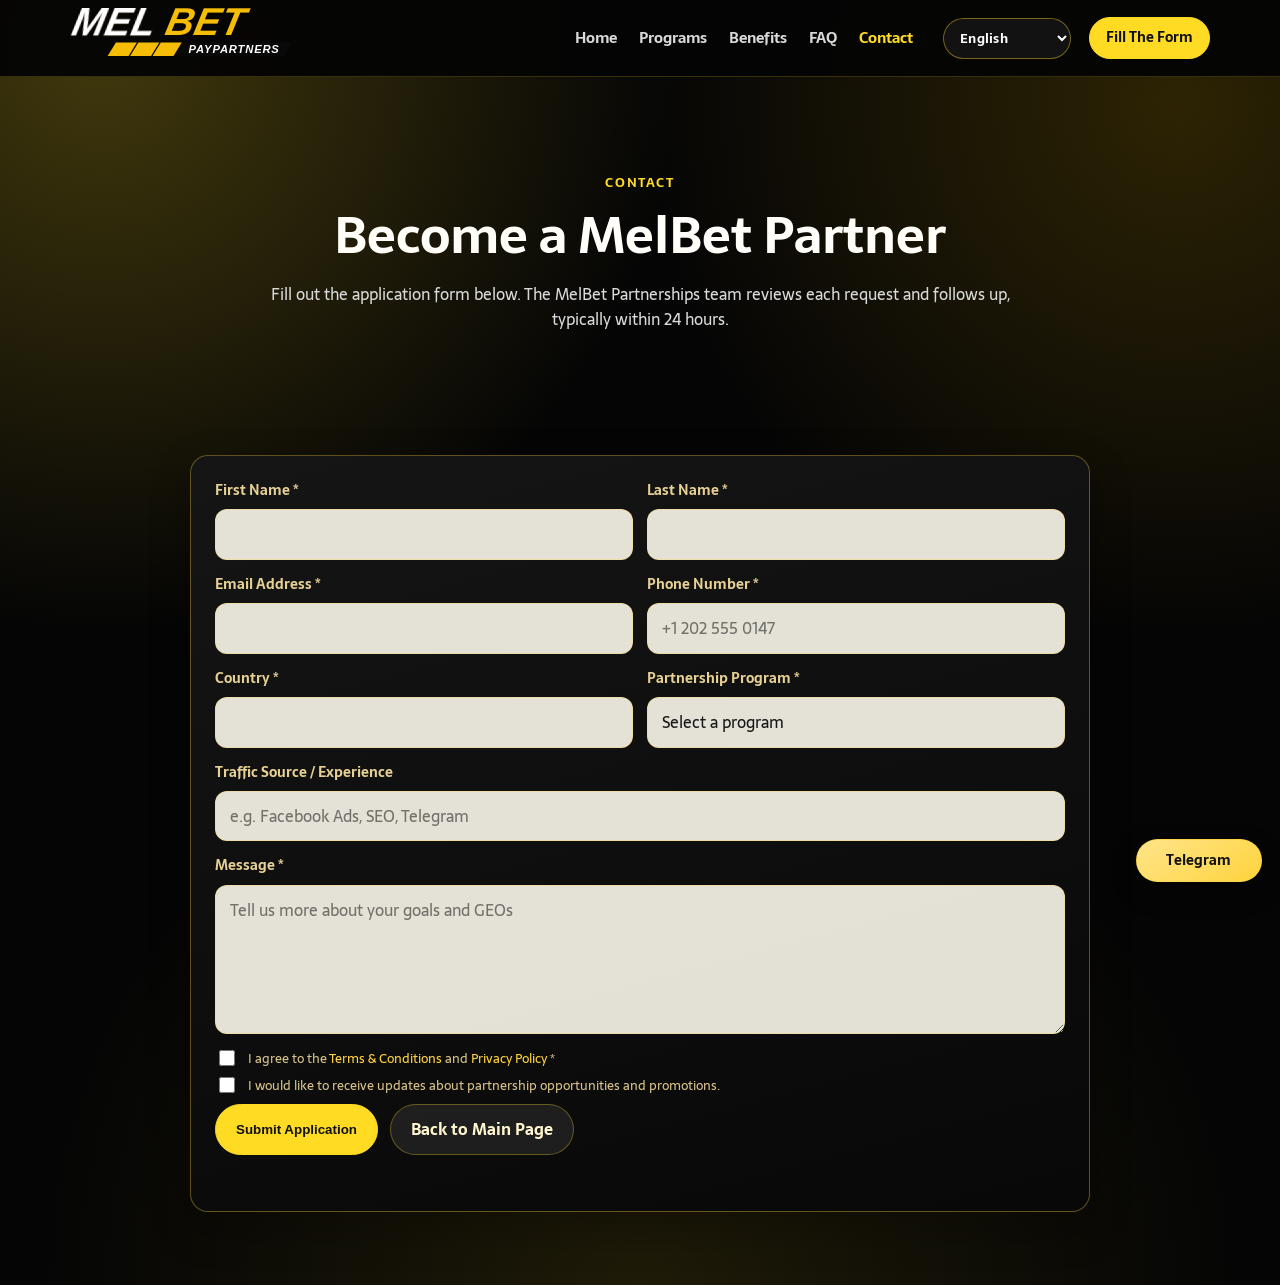
==== contact/index.html @ b4dffd9d "Fix GA4 tag loader" ====
<!doctype html>
<html lang="en">
  <head>
    <meta charset="UTF-8" />
    <meta name="viewport" content="width=device-width, initial-scale=1.0" />
    <base href="/" />
    <title>MelBet Partner Application | Affiliate, Teamcash &amp; E-Payment</title>
    <meta
      name="description"
      content="Submit the MelBet partnership application form for affiliate, Teamcash, or e-payment opportunities. Our team reviews each request and follows up."
    />
    <meta name="robots" content="index, follow, max-image-preview:large" />
    <link rel="canonical" href="https://paypartnersmelbet.com/contact" />
    <meta property="og:type" content="website" />
    <meta property="og:site_name" content="MelBet Partnerships" />
    <meta property="og:title" content="MelBet Partner Application | Affiliate, Teamcash &amp; E-Payment" />
    <meta
      property="og:description"
      content="Submit the MelBet partnership application form for affiliate, Teamcash, or e-payment opportunities. Our team reviews each request and follows up."
    />
    <meta property="og:url" content="https://paypartnersmelbet.com/contact" />
    <meta property="og:image" content="https://paypartnersmelbet.com/assets/melbetlogo.png" />
    <meta property="og:image:alt" content="MelBet Partnerships" />
    <meta name="twitter:card" content="summary_large_image" />
    <meta name="twitter:title" content="MelBet Partner Application | Affiliate, Teamcash &amp; E-Payment" />
    <meta
      name="twitter:description"
      content="Submit the MelBet partnership application form for affiliate, Teamcash, or e-payment opportunities. Our team reviews each request and follows up."
    />
    <meta name="twitter:image" content="https://paypartnersmelbet.com/assets/melbetlogo.png" />
    <meta name="twitter:image:alt" content="MelBet Partnerships" />
    <script type="application/ld+json">
      {
        "@context": "https://schema.org",
        "@type": "ContactPage",
        "name": "MelBet Partnerships Contact Form",
        "url": "https://paypartnersmelbet.com/contact",
        "description": "Submit the MelBet partnership application form for affiliate, Teamcash, or e-payment opportunities.",
        "isPartOf": {
          "@type": "WebSite",
          "name": "MelBet Partnerships",
          "url": "https://paypartnersmelbet.com/"
        }
      }
    </script>
    <script>
      (function () {
        const langStorageKey = 'melbet_lang';
        const visitorStorageKey = 'melbet_returning_visitor';
        const isoLangMap = {
          eng: 'en',
          arab: 'ar',
          franch: 'fr',
          esp: 'es',
          farsi: 'fa',
          mongol: 'mn',
          somali: 'so',
          portug: 'pt',
          amharic: 'am',
          turk: 'tr',
          russian: 'ru'
        };

        let rawLanguage = 'eng';
        let userType = 'new_visitor';
        try {
          rawLanguage = localStorage.getItem(langStorageKey) || 'eng';
          userType = localStorage.getItem(visitorStorageKey) ? 'returning_visitor' : 'new_visitor';
          localStorage.setItem(visitorStorageKey, '1');
        } catch (_) {}
        const contentLanguage = isoLangMap[rawLanguage] || 'en';
        const targetCountry = rawLanguage === 'mongol' ? 'mongolia' : 'unknow';
        window.__melbetTrackingContext = {
          rawLanguage,
          contentLanguage,
          targetCountry,
          pageType: 'contact',
          userType
        };
        window.dataLayer = window.dataLayer || [];
        window.dataLayer.push({
          content_language: contentLanguage,
          target_country: targetCountry,
          page_type: 'contact',
          user_type: userType
        });
      })();
    </script>
    <!-- Google tag (gtag.js) -->
    <!-- Load the primary Google tag; keep G-9EQ8GXE5MW as the GA4 destination. -->
    <script async src="https://www.googletagmanager.com/gtag/js?id=G-74E6Q81VMT"></script>
    <script>
      window.dataLayer = window.dataLayer || [];
      function gtag(){dataLayer.push(arguments);}
      gtag('js', new Date());
      gtag('config', 'G-9EQ8GXE5MW');
    </script>
    <link rel="icon" href="/favicon.svg?v=1" type="image/svg+xml" />
    <link rel="shortcut icon" href="/favicon.svg?v=1" type="image/svg+xml" />
    <link rel="apple-touch-icon" href="/favicon.png" />
    <link rel="preconnect" href="https://fonts.googleapis.com" />
    <link rel="preconnect" href="https://fonts.gstatic.com" crossorigin />
    <link
      href="https://fonts.googleapis.com/css2?family=Sarala:wght@400;700&family=Tajawal:wght@400;500;700;800&display=swap"
      rel="stylesheet"
    />
    <link rel="stylesheet" href="./css/styles.css?v=19" />
    <link rel="stylesheet" href="./css/contact.css?v=8" />
  </head>
  <body>
    <header class="site-header" id="top">
      <div class="container header-inner">
        <a class="logo" href="./index.html#home" aria-label="MelBet home">
          <img
            src="./assets/logo-partnerships.svg?v=4"
            alt="MelBet Partnerships"
            width="620"
            height="182"
            loading="eager"
            fetchpriority="high"
            decoding="async"
          />
        </a>

        <button class="menu-toggle" type="button" aria-label="Toggle menu" aria-expanded="false">
          <span></span><span></span><span></span>
        </button>

        <nav class="site-nav" aria-label="Main navigation">
          <a href="./index.html#home">Home</a>
          <a href="./index.html#programs">Programs</a>
          <a href="./index.html#benefits">Benefits</a>
          <a href="./index.html#faq">FAQ</a>
          <a href="./contact" class="active">Contact</a>
        </nav>

        <div class="lang-switcher">
          <label class="sr-only" for="lang-select">Language</label>
          <select id="lang-select" aria-label="Language selector">
            <option value="eng">English</option>
            <option value="arab">العربية</option>
            <option value="franch">Français</option>
            <option value="esp">Español</option>
            <option value="farsi">فارسی</option>
            <option value="mongol">Монгол хэл</option>
            <option value="somali">Af-Soomaali</option>
            <option value="portug">Português</option>
            <option value="amharic">አማርኛ</option>
            <option value="turk">Türkçe</option>
            <option value="russian">Русский</option>
          </select>
        </div>

        <a class="btn btn-small" href="#partner-form">Fill The Form</a>
      </div>
    </header>

    <main>
      <section class="section form-hero">
        <div class="container">
          <p class="section-kicker">Contact</p>
          <h1>Become a MelBet Partner</h1>
          <p class="hero-copy">
            Fill out the application form below. Our team will review your request and contact you
            within 24 hours.
          </p>
        </div>
      </section>

      <section class="section" id="partner-form">
        <div class="container">
          <form
            class="partner-form"
            action="javascript:void(0);"
            method="post"
            novalidate
            data-sheet-endpoint="https://script.google.com/macros/s/AKfycbwhODWcV31D3syrvjQHP4DYyGsybRyN8BsWfQx9Yjr_-dtHe1Ghv0BTZcD_U8OlcSeuoQ/exec"
          >
            <div class="form-grid two-col">
              <label>
                <span>First Name *</span>
                <input type="text" name="first_name" minlength="2" required />
              </label>
              <label>
                <span>Last Name *</span>
                <input type="text" name="last_name" minlength="2" required />
              </label>
            </div>

            <div class="form-grid two-col">
              <label>
                <span>Email Address *</span>
                <input type="email" name="email" required />
              </label>
              <label>
                <span>Phone Number *</span>
                <input
                  type="tel"
                  name="phone"
                  required
                  inputmode="tel"
                  pattern="\+?[0-9\s()-]{8,20}"
                  title="Use digits only, for example +79293737172"
                />
              </label>
            </div>

            <div class="form-grid two-col">
              <label>
                <span>Country *</span>
                <input type="text" name="country" minlength="2" required list="country-options" />
              </label>
              <label>
                <span>Partnership Program *</span>
                <select name="program" required>
                  <option value="">Select a program</option>
                  <option value="Affiliate Partner Program">Affiliate Partner Program</option>
                  <option value="Teamcash program">Teamcash program</option>
                  <option value="E-payment Agent Program">E-payment Agent Program</option>
                </select>
              </label>
            </div>

            <label>
              <span>Traffic Source / Experience</span>
              <input type="text" name="traffic_source" placeholder="e.g. Facebook Ads, SEO, Telegram" />
            </label>

            <label>
              <span>Message *</span>
              <textarea
                name="message"
                rows="5"
                required
                minlength="5"
                placeholder="Tell us more about your goals and GEOs"
              ></textarea>
            </label>

            <div class="hp-field" aria-hidden="true">
              <label>
                <span>Website</span>
                <input type="text" name="website" tabindex="-1" autocomplete="off" />
              </label>
            </div>

            <datalist id="country-options"></datalist>

            <label class="consent">
              <input type="checkbox" name="consent" required />
              <span>
                I agree to the
                <a
                  href="https://melbet.com/en/information/rules/1"
                  target="_blank"
                  rel="noopener noreferrer"
                  >Terms &amp; Conditions</a
                >
                and
                <a
                  href="https://melbet.com/en/information/rules/privacy_policy"
                  target="_blank"
                  rel="noopener noreferrer"
                  >Privacy Policy</a
                >
                *
              </span>
            </label>

            <label class="consent consent-optional">
              <input type="checkbox" name="updates_opt_in" />
              <span>I would like to receive updates about partnership opportunities and promotions.</span>
            </label>

            <div class="form-actions">
              <button class="btn" type="submit">Submit Application</button>
              <a class="btn btn-ghost" href="./index.html#home">Back to Main Page</a>
            </div>
            <p class="form-status" role="status" aria-live="polite"></p>
          </form>
        </div>
      </section>
    </main>

    <aside class="chat-dock" aria-label="Quick chat">
      <a
        class="chat-dock-link chat-dock-link-tg"
        href="https://t.me/team_cash_melbet_bot"
        target="_blank"
        rel="noopener noreferrer"
        data-track-telegram
        data-cta-location="footer"
        aria-label="Open Telegram"
        >Telegram</a
      >
    </aside>

    <script src="./js/i18n.js?v=14"></script>
    <script src="./js/tracking.js?v=1"></script>
    <script src="./js/contact.js?v=17"></script>
  </body>
</html>
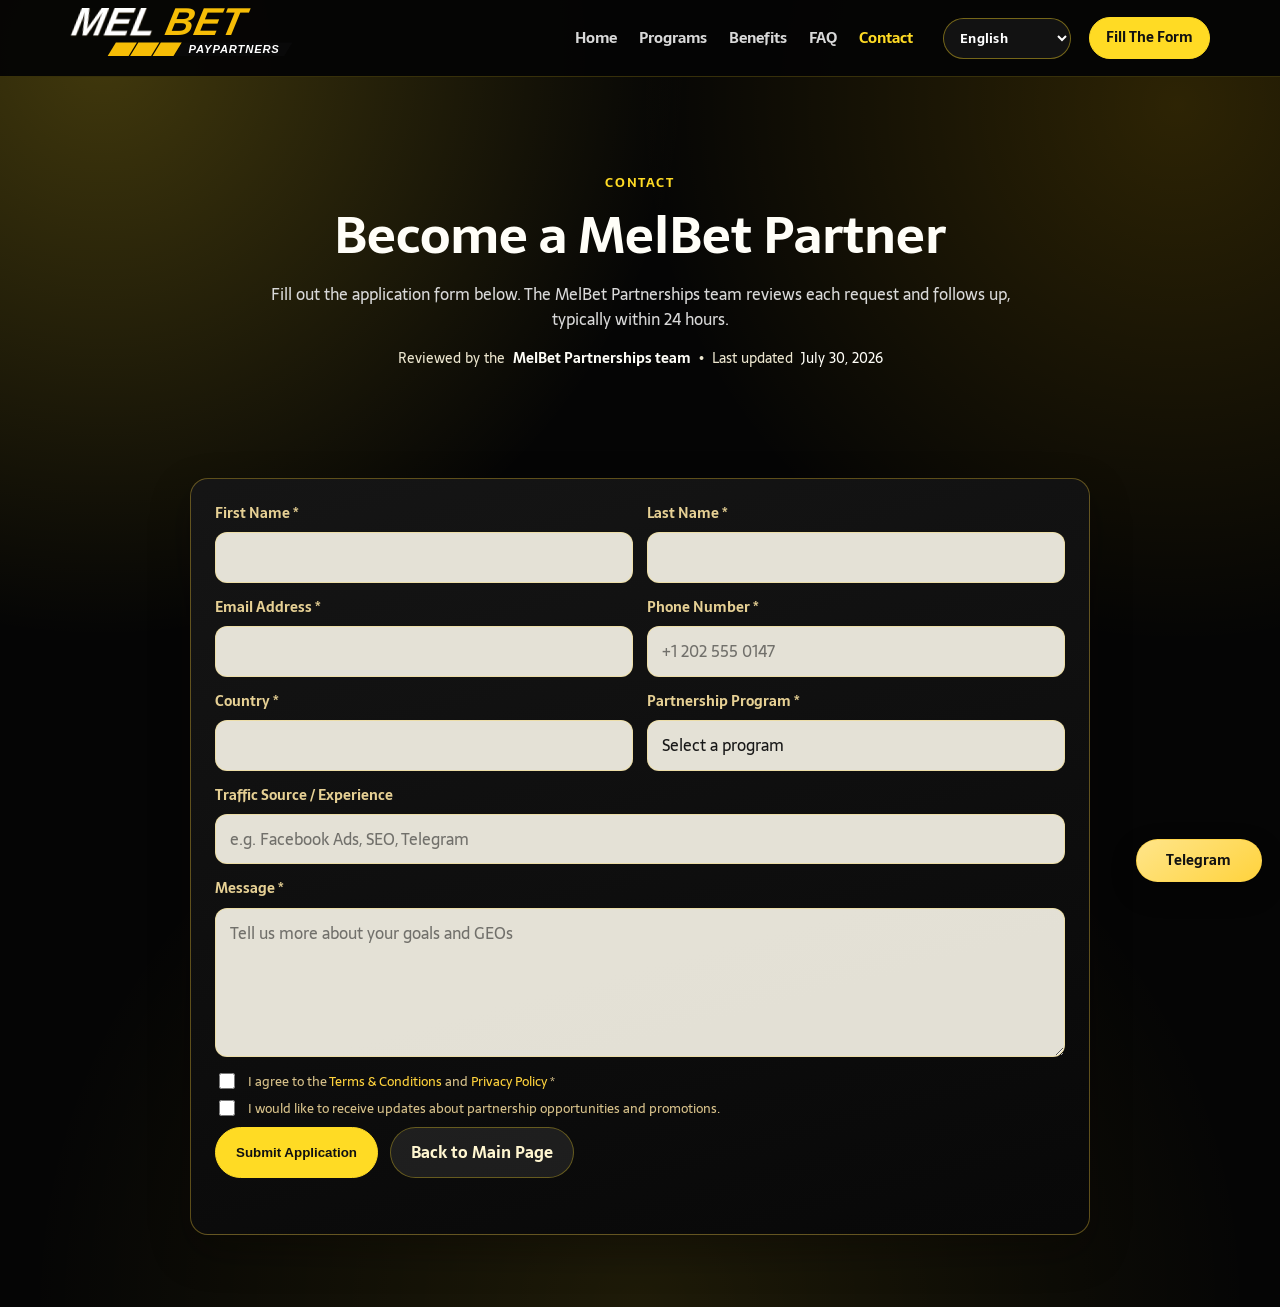
==== commit d4386939: "fix(seo): apply audit recommendations for paypartnersmelbet" ====
--- a/contact/index.html
+++ b/contact/index.html
@@ -9,6 +9,7 @@
       name="description"
       content="Submit the MelBet partnership application form for affiliate, Teamcash, or e-payment opportunities. Our team reviews each request and follows up."
     />
+    <meta name="author" content="MelBet Partnerships team" />
     <meta name="robots" content="index, follow, max-image-preview:large" />
     <link rel="canonical" href="https://paypartnersmelbet.com/contact" />
     <meta property="og:type" content="website" />
@@ -36,6 +37,11 @@
         "name": "MelBet Partnerships Contact Form",
         "url": "https://paypartnersmelbet.com/contact",
         "description": "Submit the MelBet partnership application form for affiliate, Teamcash, or e-payment opportunities.",
+        "author": {
+          "@type": "Organization",
+          "name": "MelBet Partnerships"
+        },
+        "dateModified": "2026-07-30T06:51:00+03:00",
         "isPartOf": {
           "@type": "WebSite",
           "name": "MelBet Partnerships",
@@ -86,14 +92,30 @@
         });
       })();
     </script>
-    <!-- Google tag (gtag.js) -->
-    <!-- Load the primary Google tag; keep G-9EQ8GXE5MW as the GA4 destination. -->
-    <script async src="https://www.googletagmanager.com/gtag/js?id=G-74E6Q81VMT"></script>
     <script>
       window.dataLayer = window.dataLayer || [];
       function gtag(){dataLayer.push(arguments);}
       gtag('js', new Date());
-      gtag('config', 'G-9EQ8GXE5MW');
+      (function () {
+        const loadAnalytics = () => {
+          if (window.__melbetAnalyticsLoaded) return;
+          window.__melbetAnalyticsLoaded = true;
+          const script = document.createElement('script');
+          script.async = true;
+          // G-9EQ8GXE5MW is a connected GA4 destination; load its primary Google tag.
+          script.src = 'https://www.googletagmanager.com/gtag/js?id=G-74E6Q81VMT';
+          document.head.appendChild(script);
+          gtag('config', 'G-9EQ8GXE5MW');
+        };
+
+        if ('requestIdleCallback' in window) {
+          requestIdleCallback(loadAnalytics, { timeout: 2500 });
+        } else {
+          window.addEventListener('load', () => {
+            window.setTimeout(loadAnalytics, 1200);
+          }, { once: true });
+        }
+      })();
     </script>
     <link rel="icon" href="/favicon.svg?v=1" type="image/svg+xml" />
     <link rel="shortcut icon" href="/favicon.svg?v=1" type="image/svg+xml" />
@@ -102,10 +124,18 @@
     <link rel="preconnect" href="https://fonts.gstatic.com" crossorigin />
     <link
       href="https://fonts.googleapis.com/css2?family=Sarala:wght@400;700&family=Tajawal:wght@400;500;700;800&display=swap"
-      rel="stylesheet"
+      rel="preload"
+      as="style"
+      onload="this.onload=null;this.rel='stylesheet'"
     />
-    <link rel="stylesheet" href="./css/styles.css?v=19" />
-    <link rel="stylesheet" href="./css/contact.css?v=8" />
+    <noscript>
+      <link
+        href="https://fonts.googleapis.com/css2?family=Sarala:wght@400;700&family=Tajawal:wght@400;500;700;800&display=swap"
+        rel="stylesheet"
+      />
+    </noscript>
+    <link rel="stylesheet" href="./css/styles.css?v=21" />
+    <link rel="stylesheet" href="./css/contact.css?v=9" />
   </head>
   <body>
     <header class="site-header" id="top">
@@ -161,8 +191,13 @@
           <p class="section-kicker">Contact</p>
           <h1>Become a MelBet Partner</h1>
           <p class="hero-copy">
-            Fill out the application form below. Our team will review your request and contact you
-            within 24 hours.
+            Fill out the application form below. The MelBet Partnerships team reviews each request
+            and follows up, typically within 24 hours.
+          </p>
+          <p class="page-meta page-meta-centered">
+            Reviewed by the <strong>MelBet Partnerships team</strong>
+            <span aria-hidden="true">&bull;</span>
+            Last updated <time datetime="2026-07-30T06:51:00+03:00">July 30, 2026</time>
           </p>
         </div>
       </section>
@@ -295,7 +330,7 @@
       >
     </aside>
 
-    <script src="./js/i18n.js?v=14"></script>
+    <script src="./js/i18n-loader.js?v=1"></script>
     <script src="./js/tracking.js?v=1"></script>
     <script src="./js/contact.js?v=17"></script>
   </body>
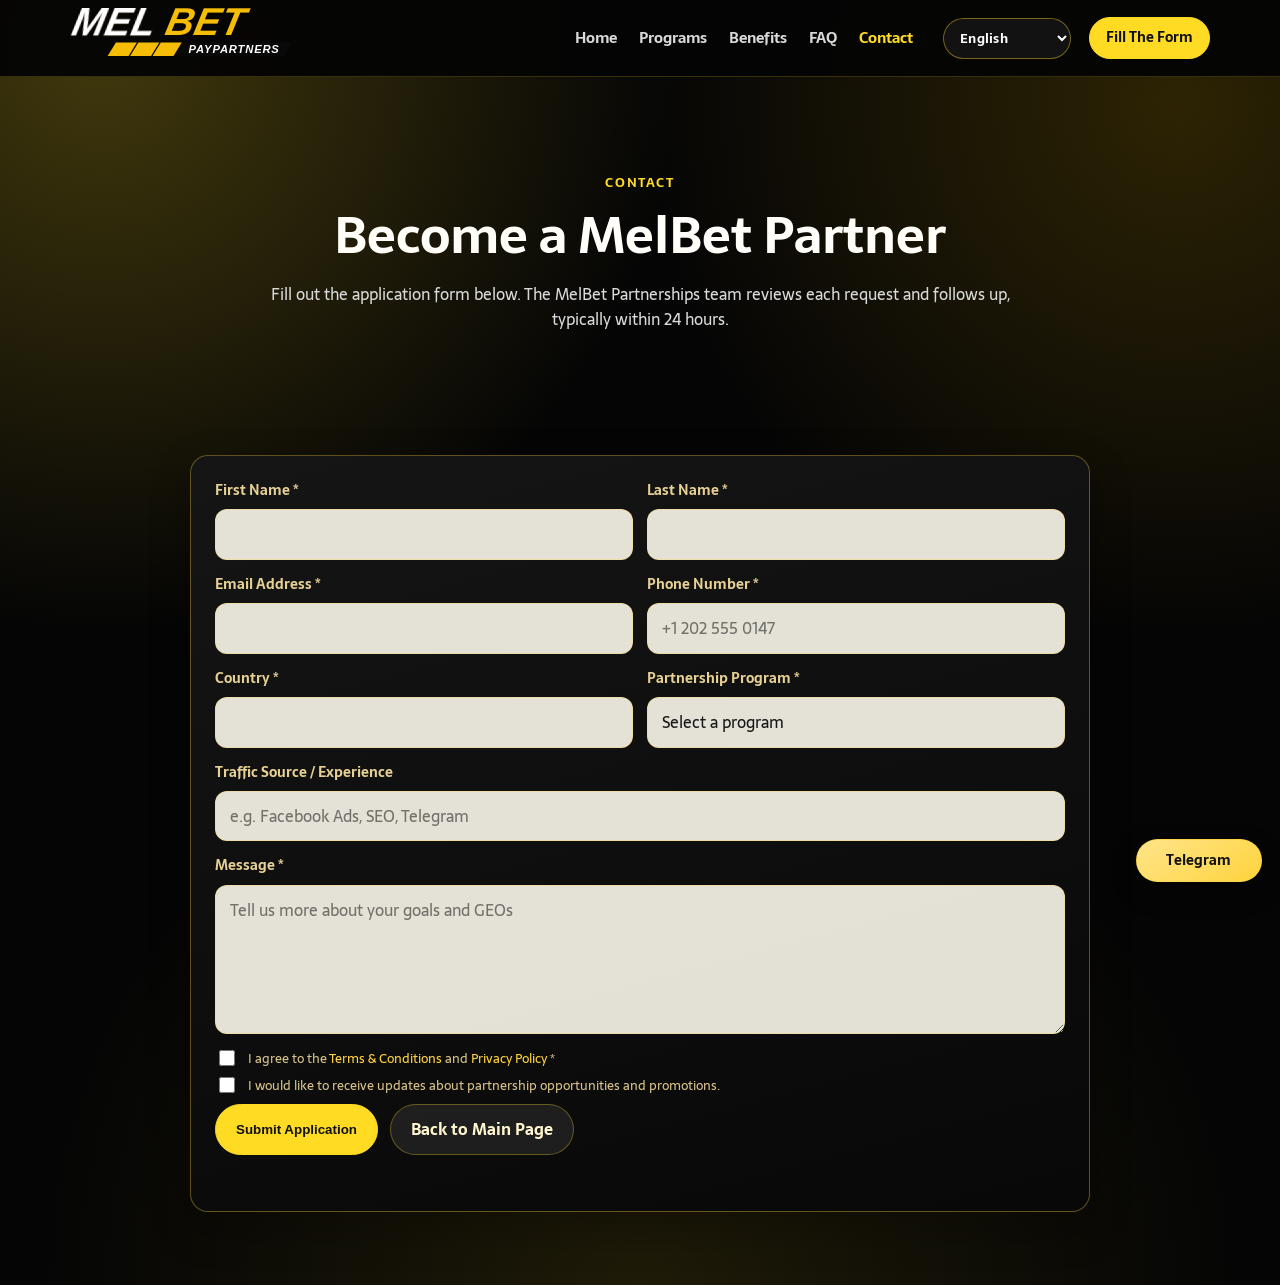
==== commit 6e91f339: "Add branded favicon set" ====
--- a/contact/index.html
+++ b/contact/index.html
@@ -9,7 +9,6 @@
       name="description"
       content="Submit the MelBet partnership application form for affiliate, Teamcash, or e-payment opportunities. Our team reviews each request and follows up."
     />
-    <meta name="author" content="MelBet Partnerships team" />
     <meta name="robots" content="index, follow, max-image-preview:large" />
     <link rel="canonical" href="https://paypartnersmelbet.com/contact" />
     <meta property="og:type" content="website" />
@@ -37,11 +36,6 @@
         "name": "MelBet Partnerships Contact Form",
         "url": "https://paypartnersmelbet.com/contact",
         "description": "Submit the MelBet partnership application form for affiliate, Teamcash, or e-payment opportunities.",
-        "author": {
-          "@type": "Organization",
-          "name": "MelBet Partnerships"
-        },
-        "dateModified": "2026-07-30T06:51:00+03:00",
         "isPartOf": {
           "@type": "WebSite",
           "name": "MelBet Partnerships",
@@ -92,50 +86,29 @@
         });
       })();
     </script>
+    <!-- Google tag (gtag.js) -->
+    <!-- Load the primary Google tag; keep G-9EQ8GXE5MW as the GA4 destination. -->
+    <script async src="https://www.googletagmanager.com/gtag/js?id=G-74E6Q81VMT"></script>
     <script>
       window.dataLayer = window.dataLayer || [];
       function gtag(){dataLayer.push(arguments);}
       gtag('js', new Date());
-      (function () {
-        const loadAnalytics = () => {
-          if (window.__melbetAnalyticsLoaded) return;
-          window.__melbetAnalyticsLoaded = true;
-          const script = document.createElement('script');
-          script.async = true;
-          // G-9EQ8GXE5MW is a connected GA4 destination; load its primary Google tag.
-          script.src = 'https://www.googletagmanager.com/gtag/js?id=G-74E6Q81VMT';
-          document.head.appendChild(script);
-          gtag('config', 'G-9EQ8GXE5MW');
-        };
-
-        if ('requestIdleCallback' in window) {
-          requestIdleCallback(loadAnalytics, { timeout: 2500 });
-        } else {
-          window.addEventListener('load', () => {
-            window.setTimeout(loadAnalytics, 1200);
-          }, { once: true });
-        }
-      })();
+      gtag('config', 'G-9EQ8GXE5MW');
     </script>
-    <link rel="icon" href="/favicon.svg?v=1" type="image/svg+xml" />
-    <link rel="shortcut icon" href="/favicon.svg?v=1" type="image/svg+xml" />
-    <link rel="apple-touch-icon" href="/favicon.png" />
     <link rel="preconnect" href="https://fonts.googleapis.com" />
     <link rel="preconnect" href="https://fonts.gstatic.com" crossorigin />
     <link
       href="https://fonts.googleapis.com/css2?family=Sarala:wght@400;700&family=Tajawal:wght@400;500;700;800&display=swap"
-      rel="preload"
-      as="style"
-      onload="this.onload=null;this.rel='stylesheet'"
+      rel="stylesheet"
     />
-    <noscript>
-      <link
-        href="https://fonts.googleapis.com/css2?family=Sarala:wght@400;700&family=Tajawal:wght@400;500;700;800&display=swap"
-        rel="stylesheet"
-      />
-    </noscript>
-    <link rel="stylesheet" href="./css/styles.css?v=21" />
-    <link rel="stylesheet" href="./css/contact.css?v=9" />
+    <link rel="stylesheet" href="./css/styles.css?v=19" />
+    <link rel="stylesheet" href="./css/contact.css?v=8" />
+      <link rel="icon" href="/favicon.ico" sizes="any" />
+    <link rel="icon" href="/favicon.svg" type="image/svg+xml" />
+    <link rel="icon" href="/favicon-48.png" type="image/png" sizes="48x48" />
+    <link rel="apple-touch-icon" href="/apple-touch-icon.png" sizes="180x180" />
+    <link rel="manifest" href="/site.webmanifest" />
+    <meta name="theme-color" content="#ffc400" />
   </head>
   <body>
     <header class="site-header" id="top">
@@ -191,13 +164,8 @@
           <p class="section-kicker">Contact</p>
           <h1>Become a MelBet Partner</h1>
           <p class="hero-copy">
-            Fill out the application form below. The MelBet Partnerships team reviews each request
-            and follows up, typically within 24 hours.
-          </p>
-          <p class="page-meta page-meta-centered">
-            Reviewed by the <strong>MelBet Partnerships team</strong>
-            <span aria-hidden="true">&bull;</span>
-            Last updated <time datetime="2026-07-30T06:51:00+03:00">July 30, 2026</time>
+            Fill out the application form below. Our team will review your request and contact you
+            within 24 hours.
           </p>
         </div>
       </section>
@@ -330,7 +298,7 @@
       >
     </aside>
 
-    <script src="./js/i18n-loader.js?v=1"></script>
+    <script src="./js/i18n.js?v=14"></script>
     <script src="./js/tracking.js?v=1"></script>
     <script src="./js/contact.js?v=17"></script>
   </body>
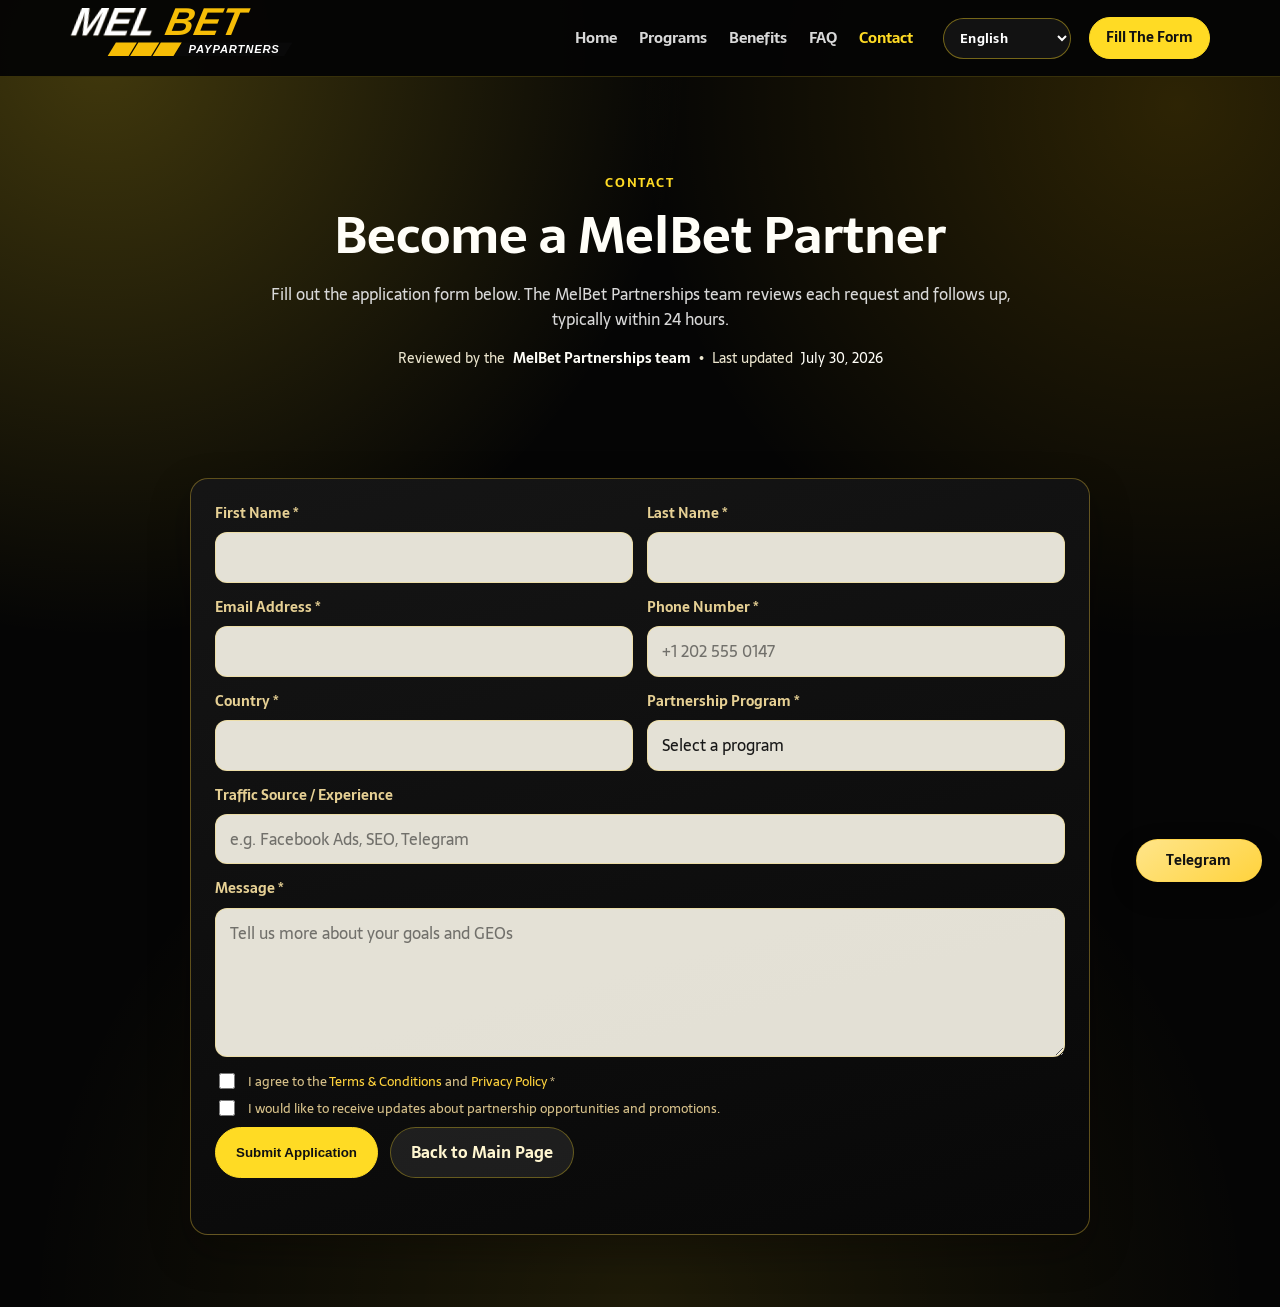
==== commit 1cfef248: "Add branded favicon set" ====
--- a/contact/index.html
+++ b/contact/index.html
@@ -9,6 +9,7 @@
       name="description"
       content="Submit the MelBet partnership application form for affiliate, Teamcash, or e-payment opportunities. Our team reviews each request and follows up."
     />
+    <meta name="author" content="MelBet Partnerships team" />
     <meta name="robots" content="index, follow, max-image-preview:large" />
     <link rel="canonical" href="https://paypartnersmelbet.com/contact" />
     <meta property="og:type" content="website" />
@@ -36,6 +37,11 @@
         "name": "MelBet Partnerships Contact Form",
         "url": "https://paypartnersmelbet.com/contact",
         "description": "Submit the MelBet partnership application form for affiliate, Teamcash, or e-payment opportunities.",
+        "author": {
+          "@type": "Organization",
+          "name": "MelBet Partnerships"
+        },
+        "dateModified": "2026-07-30T06:51:00+03:00",
         "isPartOf": {
           "@type": "WebSite",
           "name": "MelBet Partnerships",
@@ -86,23 +92,47 @@
         });
       })();
     </script>
-    <!-- Google tag (gtag.js) -->
-    <!-- Load the primary Google tag; keep G-9EQ8GXE5MW as the GA4 destination. -->
-    <script async src="https://www.googletagmanager.com/gtag/js?id=G-74E6Q81VMT"></script>
     <script>
       window.dataLayer = window.dataLayer || [];
       function gtag(){dataLayer.push(arguments);}
       gtag('js', new Date());
-      gtag('config', 'G-9EQ8GXE5MW');
+      (function () {
+        const loadAnalytics = () => {
+          if (window.__melbetAnalyticsLoaded) return;
+          window.__melbetAnalyticsLoaded = true;
+          const script = document.createElement('script');
+          script.async = true;
+          // G-9EQ8GXE5MW is a connected GA4 destination; load its primary Google tag.
+          script.src = 'https://www.googletagmanager.com/gtag/js?id=G-74E6Q81VMT';
+          document.head.appendChild(script);
+          gtag('config', 'G-9EQ8GXE5MW');
+        };
+
+        if ('requestIdleCallback' in window) {
+          requestIdleCallback(loadAnalytics, { timeout: 2500 });
+        } else {
+          window.addEventListener('load', () => {
+            window.setTimeout(loadAnalytics, 1200);
+          }, { once: true });
+        }
+      })();
     </script>
     <link rel="preconnect" href="https://fonts.googleapis.com" />
     <link rel="preconnect" href="https://fonts.gstatic.com" crossorigin />
     <link
       href="https://fonts.googleapis.com/css2?family=Sarala:wght@400;700&family=Tajawal:wght@400;500;700;800&display=swap"
-      rel="stylesheet"
+      rel="preload"
+      as="style"
+      onload="this.onload=null;this.rel='stylesheet'"
     />
-    <link rel="stylesheet" href="./css/styles.css?v=19" />
-    <link rel="stylesheet" href="./css/contact.css?v=8" />
+    <noscript>
+      <link
+        href="https://fonts.googleapis.com/css2?family=Sarala:wght@400;700&family=Tajawal:wght@400;500;700;800&display=swap"
+        rel="stylesheet"
+      />
+    </noscript>
+    <link rel="stylesheet" href="./css/styles.css?v=21" />
+    <link rel="stylesheet" href="./css/contact.css?v=9" />
       <link rel="icon" href="/favicon.ico" sizes="any" />
     <link rel="icon" href="/favicon.svg" type="image/svg+xml" />
     <link rel="icon" href="/favicon-48.png" type="image/png" sizes="48x48" />
@@ -164,8 +194,13 @@
           <p class="section-kicker">Contact</p>
           <h1>Become a MelBet Partner</h1>
           <p class="hero-copy">
-            Fill out the application form below. Our team will review your request and contact you
-            within 24 hours.
+            Fill out the application form below. The MelBet Partnerships team reviews each request
+            and follows up, typically within 24 hours.
+          </p>
+          <p class="page-meta page-meta-centered">
+            Reviewed by the <strong>MelBet Partnerships team</strong>
+            <span aria-hidden="true">&bull;</span>
+            Last updated <time datetime="2026-07-30T06:51:00+03:00">July 30, 2026</time>
           </p>
         </div>
       </section>
@@ -298,7 +333,7 @@
       >
     </aside>
 
-    <script src="./js/i18n.js?v=14"></script>
+    <script src="./js/i18n-loader.js?v=1"></script>
     <script src="./js/tracking.js?v=1"></script>
     <script src="./js/contact.js?v=17"></script>
   </body>
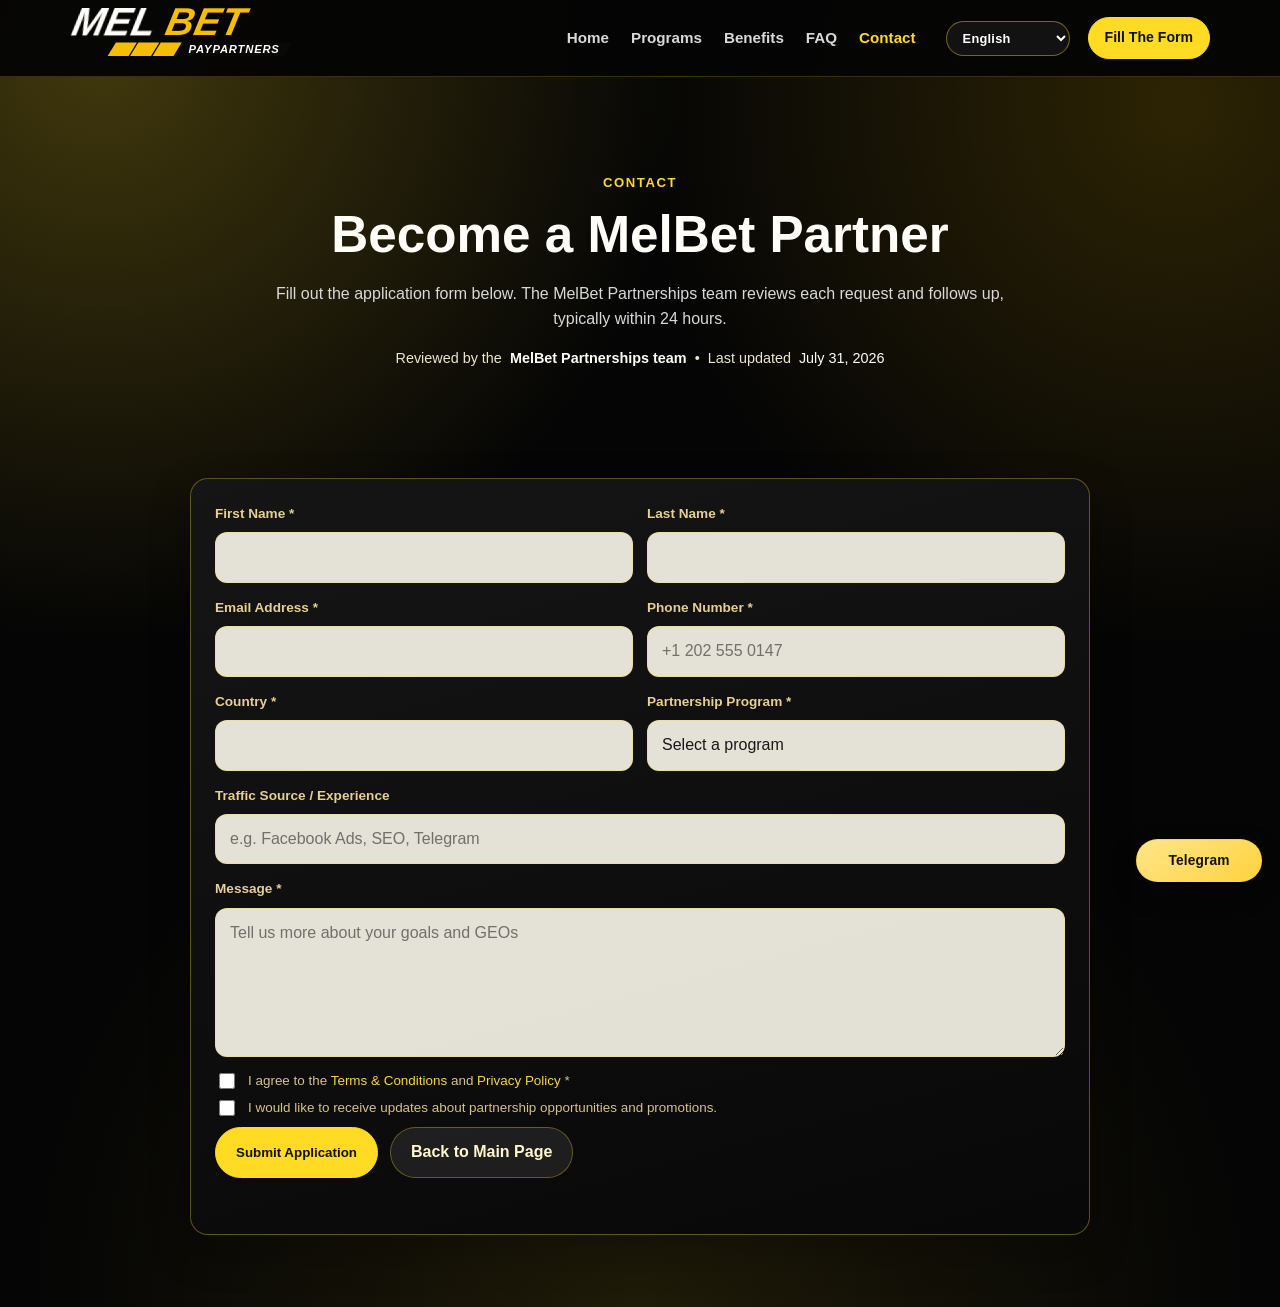
==== commit 300b0458: "fix(seo): apply audit recommendations for paypartnersmelbet" ====
--- a/contact/index.html
+++ b/contact/index.html
@@ -20,7 +20,7 @@
       content="Submit the MelBet partnership application form for affiliate, Teamcash, or e-payment opportunities. Our team reviews each request and follows up."
     />
     <meta property="og:url" content="https://paypartnersmelbet.com/contact" />
-    <meta property="og:image" content="https://paypartnersmelbet.com/assets/melbetlogo.png" />
+    <meta property="og:image" content="https://paypartnersmelbet.com/icon-512.png" />
     <meta property="og:image:alt" content="MelBet Partnerships" />
     <meta name="twitter:card" content="summary_large_image" />
     <meta name="twitter:title" content="MelBet Partner Application | Affiliate, Teamcash &amp; E-Payment" />
@@ -28,7 +28,7 @@
       name="twitter:description"
       content="Submit the MelBet partnership application form for affiliate, Teamcash, or e-payment opportunities. Our team reviews each request and follows up."
     />
-    <meta name="twitter:image" content="https://paypartnersmelbet.com/assets/melbetlogo.png" />
+    <meta name="twitter:image" content="https://paypartnersmelbet.com/icon-512.png" />
     <meta name="twitter:image:alt" content="MelBet Partnerships" />
     <script type="application/ld+json">
       {
@@ -41,7 +41,7 @@
           "@type": "Organization",
           "name": "MelBet Partnerships"
         },
-        "dateModified": "2026-07-30T06:51:00+03:00",
+        "dateModified": "2026-07-31",
         "isPartOf": {
           "@type": "WebSite",
           "name": "MelBet Partnerships",
@@ -117,21 +117,7 @@
         }
       })();
     </script>
-    <link rel="preconnect" href="https://fonts.googleapis.com" />
-    <link rel="preconnect" href="https://fonts.gstatic.com" crossorigin />
-    <link
-      href="https://fonts.googleapis.com/css2?family=Sarala:wght@400;700&family=Tajawal:wght@400;500;700;800&display=swap"
-      rel="preload"
-      as="style"
-      onload="this.onload=null;this.rel='stylesheet'"
-    />
-    <noscript>
-      <link
-        href="https://fonts.googleapis.com/css2?family=Sarala:wght@400;700&family=Tajawal:wght@400;500;700;800&display=swap"
-        rel="stylesheet"
-      />
-    </noscript>
-    <link rel="stylesheet" href="./css/styles.css?v=21" />
+    <link rel="stylesheet" href="./css/styles.css?v=22" />
     <link rel="stylesheet" href="./css/contact.css?v=9" />
       <link rel="icon" href="/favicon.ico" sizes="any" />
     <link rel="icon" href="/favicon.svg" type="image/svg+xml" />
@@ -200,7 +186,7 @@
           <p class="page-meta page-meta-centered">
             Reviewed by the <strong>MelBet Partnerships team</strong>
             <span aria-hidden="true">&bull;</span>
-            Last updated <time datetime="2026-07-30T06:51:00+03:00">July 30, 2026</time>
+            Last updated <time datetime="2026-07-31">July 31, 2026</time>
           </p>
         </div>
       </section>
@@ -334,7 +320,30 @@
     </aside>
 
     <script src="./js/i18n-loader.js?v=1"></script>
-    <script src="./js/tracking.js?v=1"></script>
-    <script src="./js/contact.js?v=17"></script>
+    <script src="./js/contact.js?v=18"></script>
+    <script>
+      (function () {
+        const loadTrackingBundle = () => {
+          if (window.__melbetTrackingBundleLoaded) return;
+          window.__melbetTrackingBundleLoaded = true;
+          const script = document.createElement('script');
+          script.src = './js/tracking.js?v=2';
+          script.defer = true;
+          document.body.appendChild(script);
+        };
+
+        if ('requestIdleCallback' in window) {
+          requestIdleCallback(loadTrackingBundle, { timeout: 2500 });
+        } else {
+          window.addEventListener(
+            'load',
+            () => {
+              window.setTimeout(loadTrackingBundle, 900);
+            },
+            { once: true }
+          );
+        }
+      })();
+    </script>
   </body>
 </html>
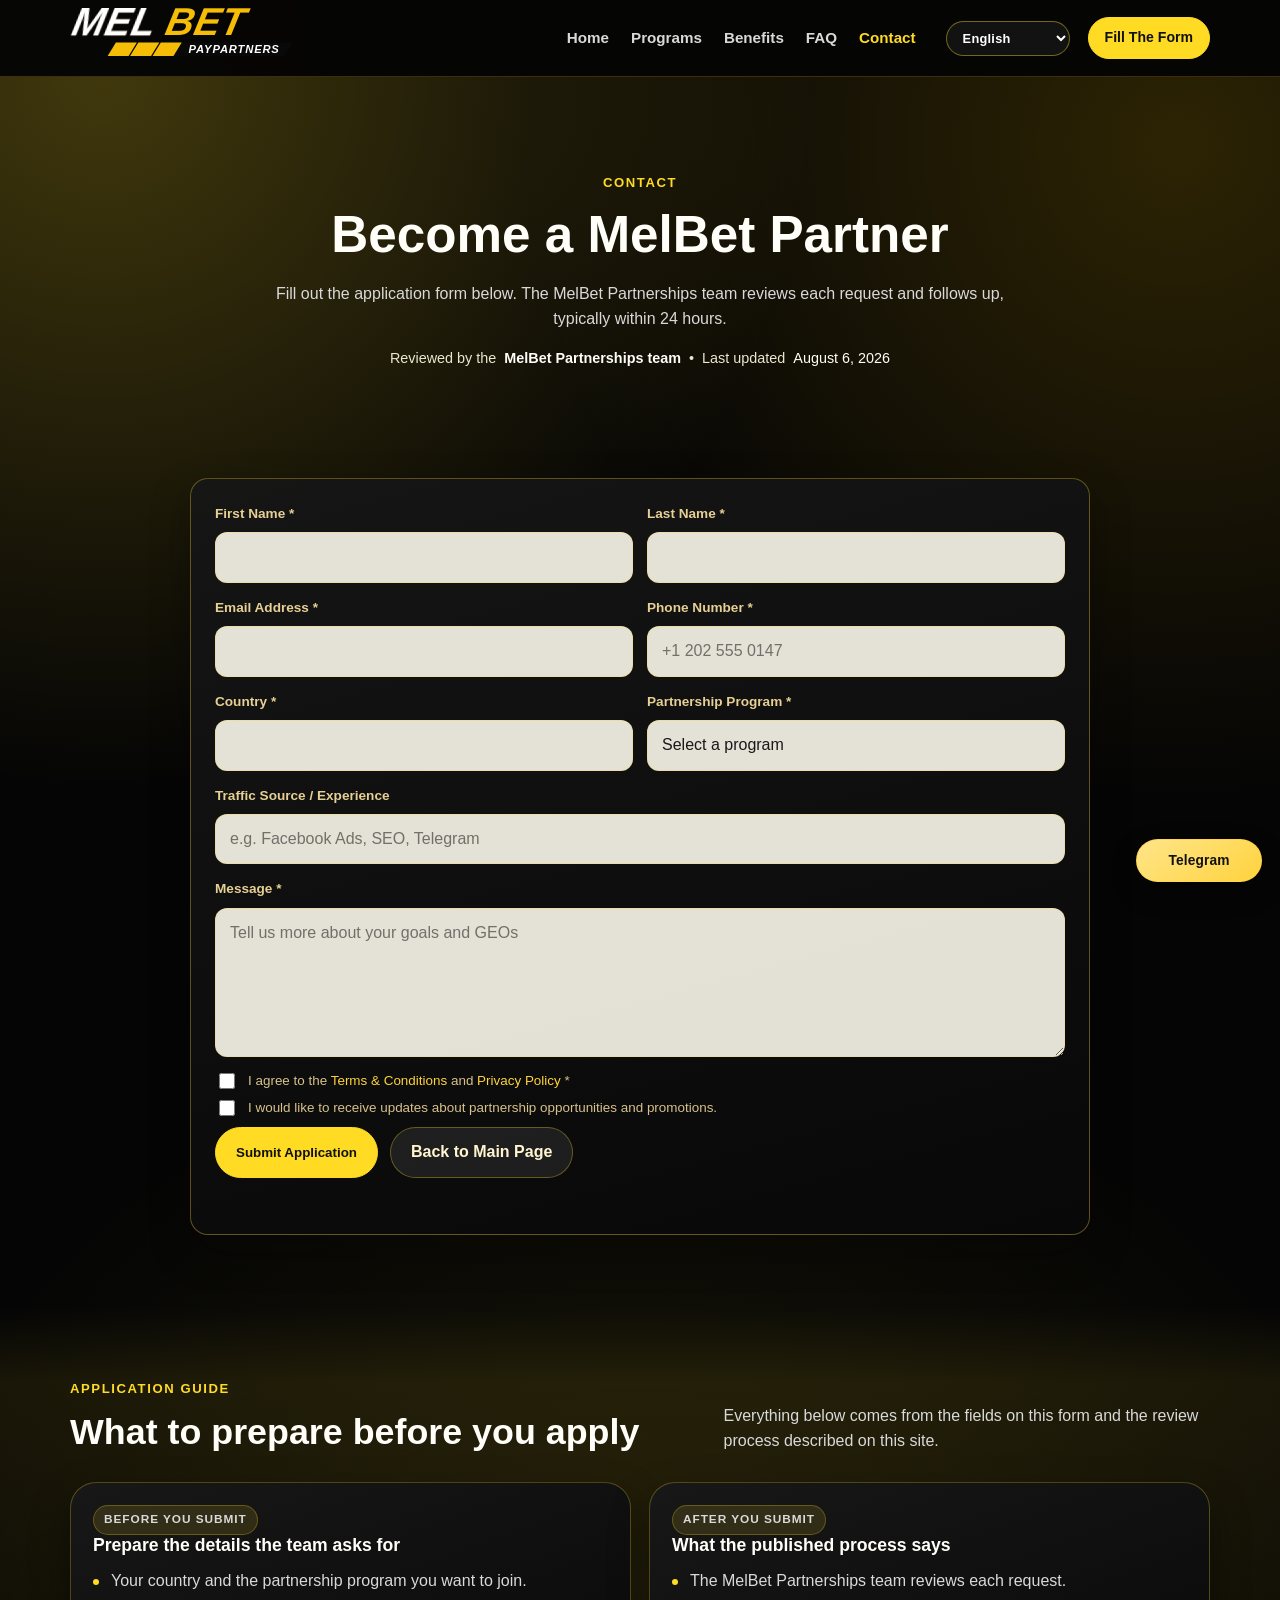
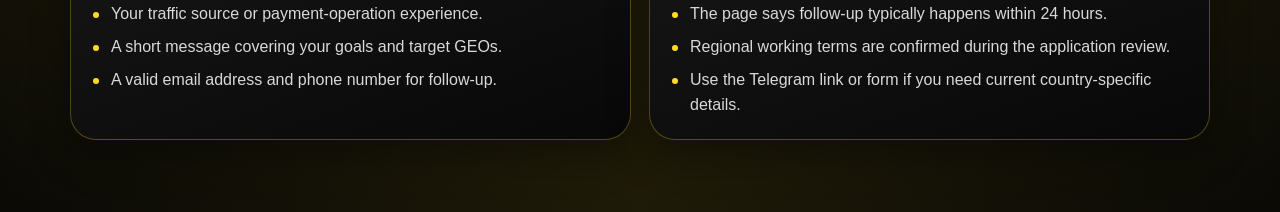
==== commit 4c9956ca: "fix(seo): apply audit recommendations for paypartnersmelbet" ====
--- a/contact/index.html
+++ b/contact/index.html
@@ -41,7 +41,7 @@
           "@type": "Organization",
           "name": "MelBet Partnerships"
         },
-        "dateModified": "2026-07-31",
+        "dateModified": "2026-08-06",
         "isPartOf": {
           "@type": "WebSite",
           "name": "MelBet Partnerships",
@@ -117,8 +117,8 @@
         }
       })();
     </script>
-    <link rel="stylesheet" href="./css/styles.css?v=22" />
-    <link rel="stylesheet" href="./css/contact.css?v=9" />
+    <link rel="stylesheet" href="./css/styles.css?v=23" />
+    <link rel="stylesheet" href="./css/contact.css?v=10" />
       <link rel="icon" href="/favicon.ico" sizes="any" />
     <link rel="icon" href="/favicon.svg" type="image/svg+xml" />
     <link rel="icon" href="/favicon-48.png" type="image/png" sizes="48x48" />
@@ -186,7 +186,7 @@
           <p class="page-meta page-meta-centered">
             Reviewed by the <strong>MelBet Partnerships team</strong>
             <span aria-hidden="true">&bull;</span>
-            Last updated <time datetime="2026-07-31">July 31, 2026</time>
+            Last updated <time datetime="2026-08-06">August 6, 2026</time>
           </p>
         </div>
       </section>
@@ -304,6 +304,43 @@
           </form>
         </div>
       </section>
+
+      <section class="section section-soft application-guide" aria-labelledby="application-guide-title">
+        <div class="container">
+          <div class="section-heading">
+            <div>
+              <p class="section-kicker">Application guide</p>
+              <h2 id="application-guide-title">What to prepare before you apply</h2>
+            </div>
+            <p class="hero-copy">
+              Everything below comes from the fields on this form and the review process described
+              on this site.
+            </p>
+          </div>
+          <div class="cards cards-2">
+            <article class="card guide-card">
+              <p class="compare-label">Before you submit</p>
+              <h3>Prepare the details the team asks for</h3>
+              <ul>
+                <li>Your country and the partnership program you want to join.</li>
+                <li>Your traffic source or payment-operation experience.</li>
+                <li>A short message covering your goals and target GEOs.</li>
+                <li>A valid email address and phone number for follow-up.</li>
+              </ul>
+            </article>
+            <article class="card guide-card">
+              <p class="compare-label">After you submit</p>
+              <h3>What the published process says</h3>
+              <ul>
+                <li>The MelBet Partnerships team reviews each request.</li>
+                <li>The page says follow-up typically happens within 24 hours.</li>
+                <li>Regional working terms are confirmed during the application review.</li>
+                <li>Use the Telegram link or form if you need current country-specific details.</li>
+              </ul>
+            </article>
+          </div>
+        </div>
+      </section>
     </main>
 
     <aside class="chat-dock" aria-label="Quick chat">
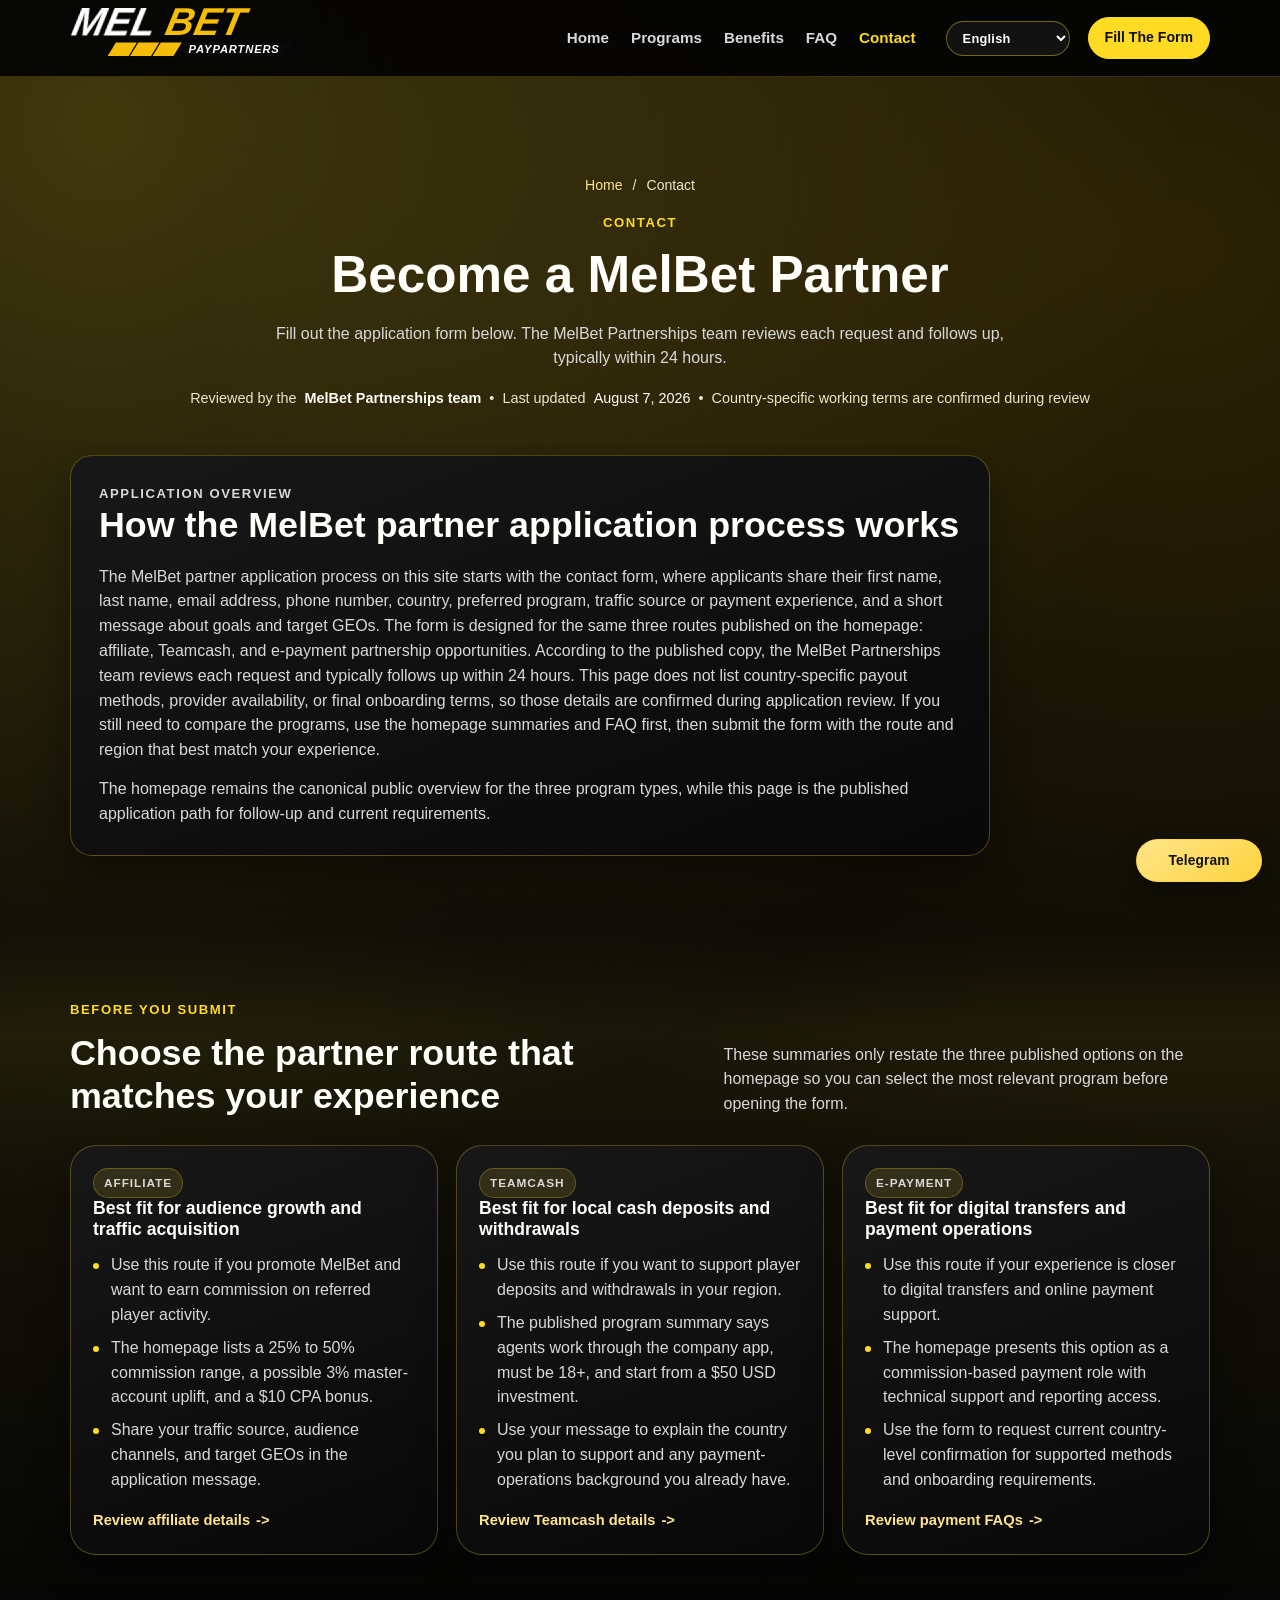
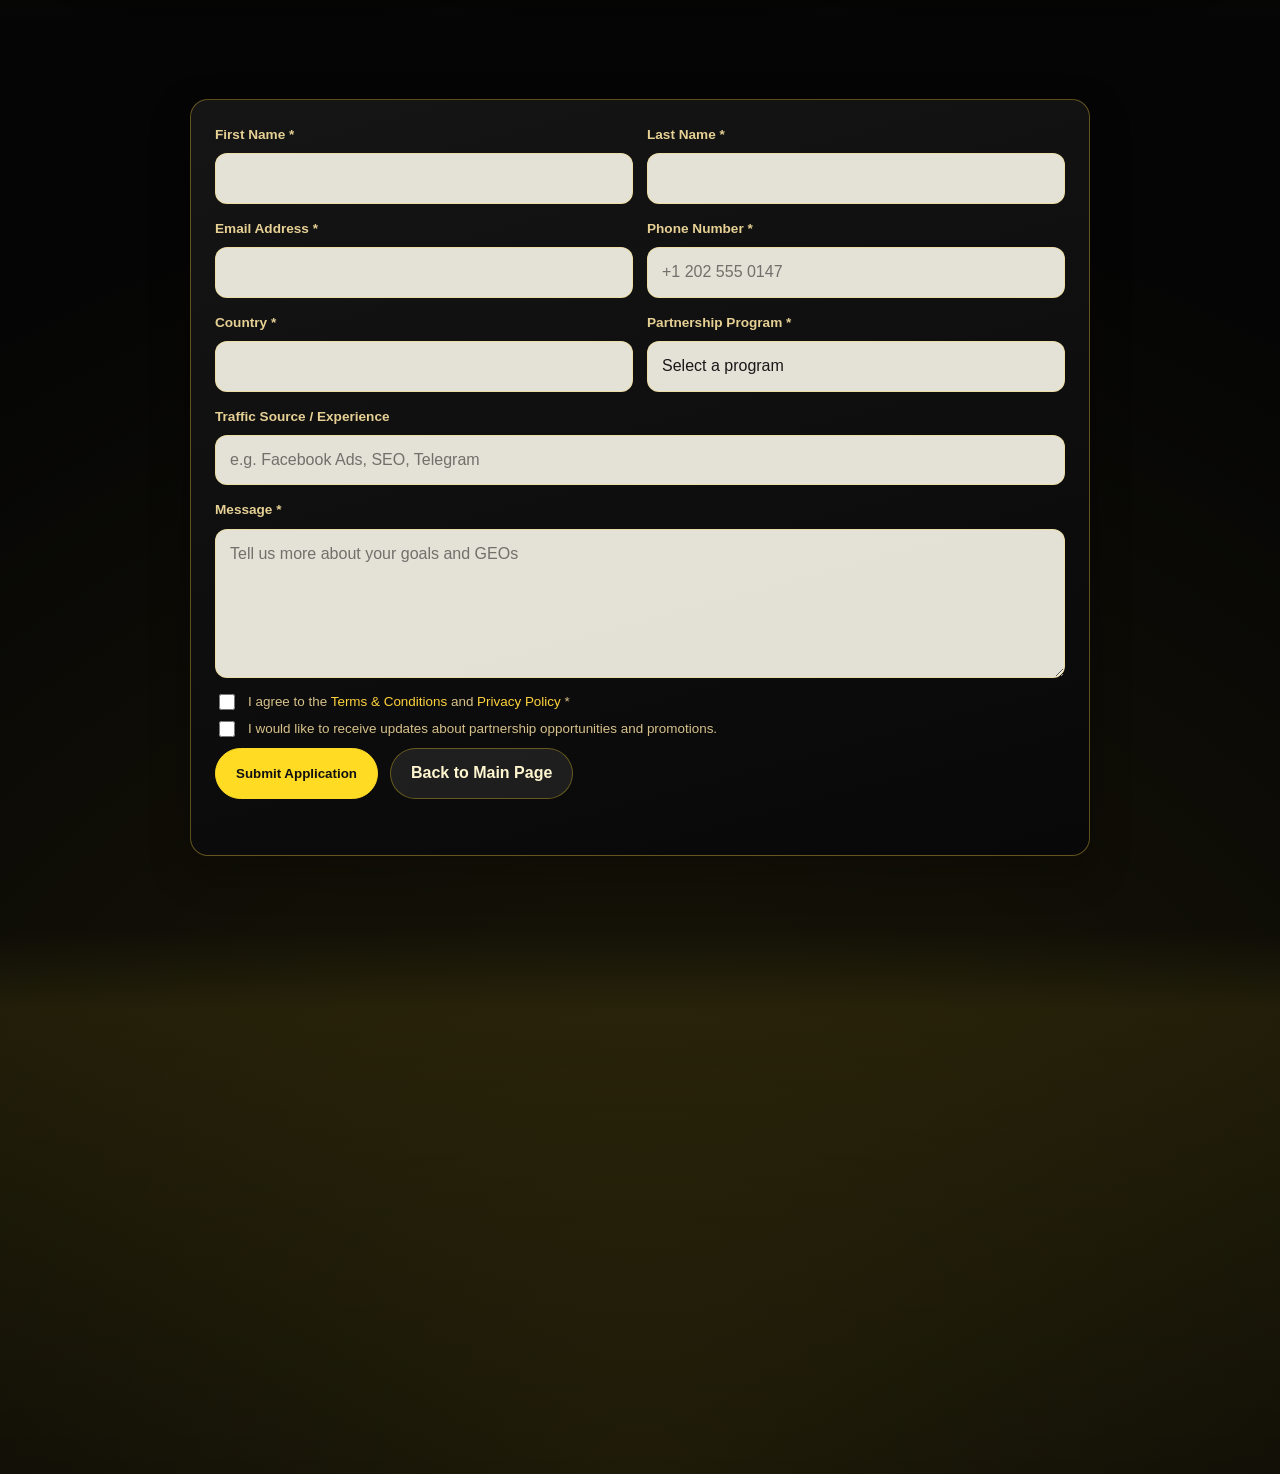
==== commit 9d0c639e: "fix(seo): apply audit recommendations for paypartnersmelbet" ====
--- a/contact/index.html
+++ b/contact/index.html
@@ -4,29 +4,29 @@
     <meta charset="UTF-8" />
     <meta name="viewport" content="width=device-width, initial-scale=1.0" />
     <base href="/" />
-    <title>MelBet Partner Application | Affiliate, Teamcash &amp; E-Payment</title>
+    <title>MelBet Partner Application Form | Affiliate, Teamcash &amp; E-Payment</title>
     <meta
       name="description"
-      content="Submit the MelBet partnership application form for affiliate, Teamcash, or e-payment opportunities. Our team reviews each request and follows up."
+      content="Review the published MelBet partner application steps, required fields, and follow-up timeline for affiliate, Teamcash, and e-payment opportunities."
     />
     <meta name="author" content="MelBet Partnerships team" />
     <meta name="robots" content="index, follow, max-image-preview:large" />
     <link rel="canonical" href="https://paypartnersmelbet.com/contact" />
     <meta property="og:type" content="website" />
     <meta property="og:site_name" content="MelBet Partnerships" />
-    <meta property="og:title" content="MelBet Partner Application | Affiliate, Teamcash &amp; E-Payment" />
+    <meta property="og:title" content="MelBet Partner Application Form | Affiliate, Teamcash &amp; E-Payment" />
     <meta
       property="og:description"
-      content="Submit the MelBet partnership application form for affiliate, Teamcash, or e-payment opportunities. Our team reviews each request and follows up."
+      content="Review the published MelBet partner application steps, required fields, and follow-up timeline for affiliate, Teamcash, and e-payment opportunities."
     />
     <meta property="og:url" content="https://paypartnersmelbet.com/contact" />
     <meta property="og:image" content="https://paypartnersmelbet.com/icon-512.png" />
     <meta property="og:image:alt" content="MelBet Partnerships" />
     <meta name="twitter:card" content="summary_large_image" />
-    <meta name="twitter:title" content="MelBet Partner Application | Affiliate, Teamcash &amp; E-Payment" />
+    <meta name="twitter:title" content="MelBet Partner Application Form | Affiliate, Teamcash &amp; E-Payment" />
     <meta
       name="twitter:description"
-      content="Submit the MelBet partnership application form for affiliate, Teamcash, or e-payment opportunities. Our team reviews each request and follows up."
+      content="Review the published MelBet partner application steps, required fields, and follow-up timeline for affiliate, Teamcash, and e-payment opportunities."
     />
     <meta name="twitter:image" content="https://paypartnersmelbet.com/icon-512.png" />
     <meta name="twitter:image:alt" content="MelBet Partnerships" />
@@ -36,17 +36,37 @@
         "@type": "ContactPage",
         "name": "MelBet Partnerships Contact Form",
         "url": "https://paypartnersmelbet.com/contact",
-        "description": "Submit the MelBet partnership application form for affiliate, Teamcash, or e-payment opportunities.",
+        "description": "Review the published MelBet partner application steps and submit the contact form for affiliate, Teamcash, or e-payment opportunities.",
         "author": {
           "@type": "Organization",
           "name": "MelBet Partnerships"
         },
-        "dateModified": "2026-08-06",
+        "dateModified": "2026-08-07",
         "isPartOf": {
           "@type": "WebSite",
           "name": "MelBet Partnerships",
           "url": "https://paypartnersmelbet.com/"
         }
+      }
+    </script>
+    <script type="application/ld+json">
+      {
+        "@context": "https://schema.org",
+        "@type": "BreadcrumbList",
+        "itemListElement": [
+          {
+            "@type": "ListItem",
+            "position": 1,
+            "name": "Home",
+            "item": "https://paypartnersmelbet.com/"
+          },
+          {
+            "@type": "ListItem",
+            "position": 2,
+            "name": "Contact",
+            "item": "https://paypartnersmelbet.com/contact"
+          }
+        ]
       }
     </script>
     <script>
@@ -177,6 +197,11 @@
     <main>
       <section class="section form-hero">
         <div class="container">
+          <nav class="breadcrumb" aria-label="Breadcrumb">
+            <a href="./index.html#home">Home</a>
+            <span aria-hidden="true">/</span>
+            <span aria-current="page">Contact</span>
+          </nav>
           <p class="section-kicker">Contact</p>
           <h1>Become a MelBet Partner</h1>
           <p class="hero-copy">
@@ -186,8 +211,83 @@
           <p class="page-meta page-meta-centered">
             Reviewed by the <strong>MelBet Partnerships team</strong>
             <span aria-hidden="true">&bull;</span>
-            Last updated <time datetime="2026-08-06">August 6, 2026</time>
+            Last updated <time datetime="2026-08-07">August 7, 2026</time>
+            <span aria-hidden="true">&bull;</span>
+            Country-specific working terms are confirmed during review
           </p>
+        </div>
+      </section>
+
+      <section class="section section-answer" aria-labelledby="application-overview-title">
+        <div class="container">
+          <div class="answer-card">
+            <p class="section-kicker">Application overview</p>
+            <h2 id="application-overview-title">How the MelBet partner application process works</h2>
+            <p>
+              The MelBet partner application process on this site starts with the contact form,
+              where applicants share their first name, last name, email address, phone number,
+              country, preferred program, traffic source or payment experience, and a short message
+              about goals and target GEOs. The form is designed for the same three routes published
+              on the homepage: affiliate, Teamcash, and e-payment partnership opportunities.
+              According to the published copy, the MelBet Partnerships team reviews each request
+              and typically follows up within 24 hours. This page does not list country-specific
+              payout methods, provider availability, or final onboarding terms, so those details
+              are confirmed during application review. If you still need to compare the programs,
+              use the homepage summaries and FAQ first, then submit the form with the route and
+              region that best match your experience.
+            </p>
+            <p class="answer-note">
+              The homepage remains the canonical public overview for the three program types, while
+              this page is the published application path for follow-up and current requirements.
+            </p>
+          </div>
+        </div>
+      </section>
+
+      <section class="section section-soft" aria-labelledby="program-fit-title">
+        <div class="container">
+          <div class="section-heading">
+            <div>
+              <p class="section-kicker">Before you submit</p>
+              <h2 id="program-fit-title">Choose the partner route that matches your experience</h2>
+            </div>
+            <p class="hero-copy">
+              These summaries only restate the three published options on the homepage so you can
+              select the most relevant program before opening the form.
+            </p>
+          </div>
+          <div class="cards cards-3 compare-grid">
+            <article class="card compare-card">
+              <p class="compare-label">Affiliate</p>
+              <h3>Best fit for audience growth and traffic acquisition</h3>
+              <ul>
+                <li>Use this route if you promote MelBet and want to earn commission on referred player activity.</li>
+                <li>The homepage lists a 25% to 50% commission range, a possible 3% master-account uplift, and a $10 CPA bonus.</li>
+                <li>Share your traffic source, audience channels, and target GEOs in the application message.</li>
+              </ul>
+              <a class="program-cta-link" href="./index.html#programs">Review affiliate details</a>
+            </article>
+            <article class="card compare-card">
+              <p class="compare-label">Teamcash</p>
+              <h3>Best fit for local cash deposits and withdrawals</h3>
+              <ul>
+                <li>Use this route if you want to support player deposits and withdrawals in your region.</li>
+                <li>The published program summary says agents work through the company app, must be 18+, and start from a $50 USD investment.</li>
+                <li>Use your message to explain the country you plan to support and any payment-operations background you already have.</li>
+              </ul>
+              <a class="program-cta-link" href="./index.html#programs">Review Teamcash details</a>
+            </article>
+            <article class="card compare-card">
+              <p class="compare-label">E-payment</p>
+              <h3>Best fit for digital transfers and payment operations</h3>
+              <ul>
+                <li>Use this route if your experience is closer to digital transfers and online payment support.</li>
+                <li>The homepage presents this option as a commission-based payment role with technical support and reporting access.</li>
+                <li>Use the form to request current country-level confirmation for supported methods and onboarding requirements.</li>
+              </ul>
+              <a class="program-cta-link" href="./index.html#faq">Review payment FAQs</a>
+            </article>
+          </div>
         </div>
       </section>
 
@@ -327,6 +427,7 @@
                 <li>A short message covering your goals and target GEOs.</li>
                 <li>A valid email address and phone number for follow-up.</li>
               </ul>
+              <a class="program-cta-link" href="./index.html#programs">Compare the published program summaries</a>
             </article>
             <article class="card guide-card">
               <p class="compare-label">After you submit</p>
@@ -337,6 +438,7 @@
                 <li>Regional working terms are confirmed during the application review.</li>
                 <li>Use the Telegram link or form if you need current country-specific details.</li>
               </ul>
+              <a class="program-cta-link" href="./index.html#faq">Read the homepage FAQ</a>
             </article>
           </div>
         </div>
@@ -356,7 +458,7 @@
       >
     </aside>
 
-    <script src="./js/i18n-loader.js?v=1"></script>
+    <script src="./js/i18n-loader.js?v=2"></script>
     <script src="./js/contact.js?v=18"></script>
     <script>
       (function () {
